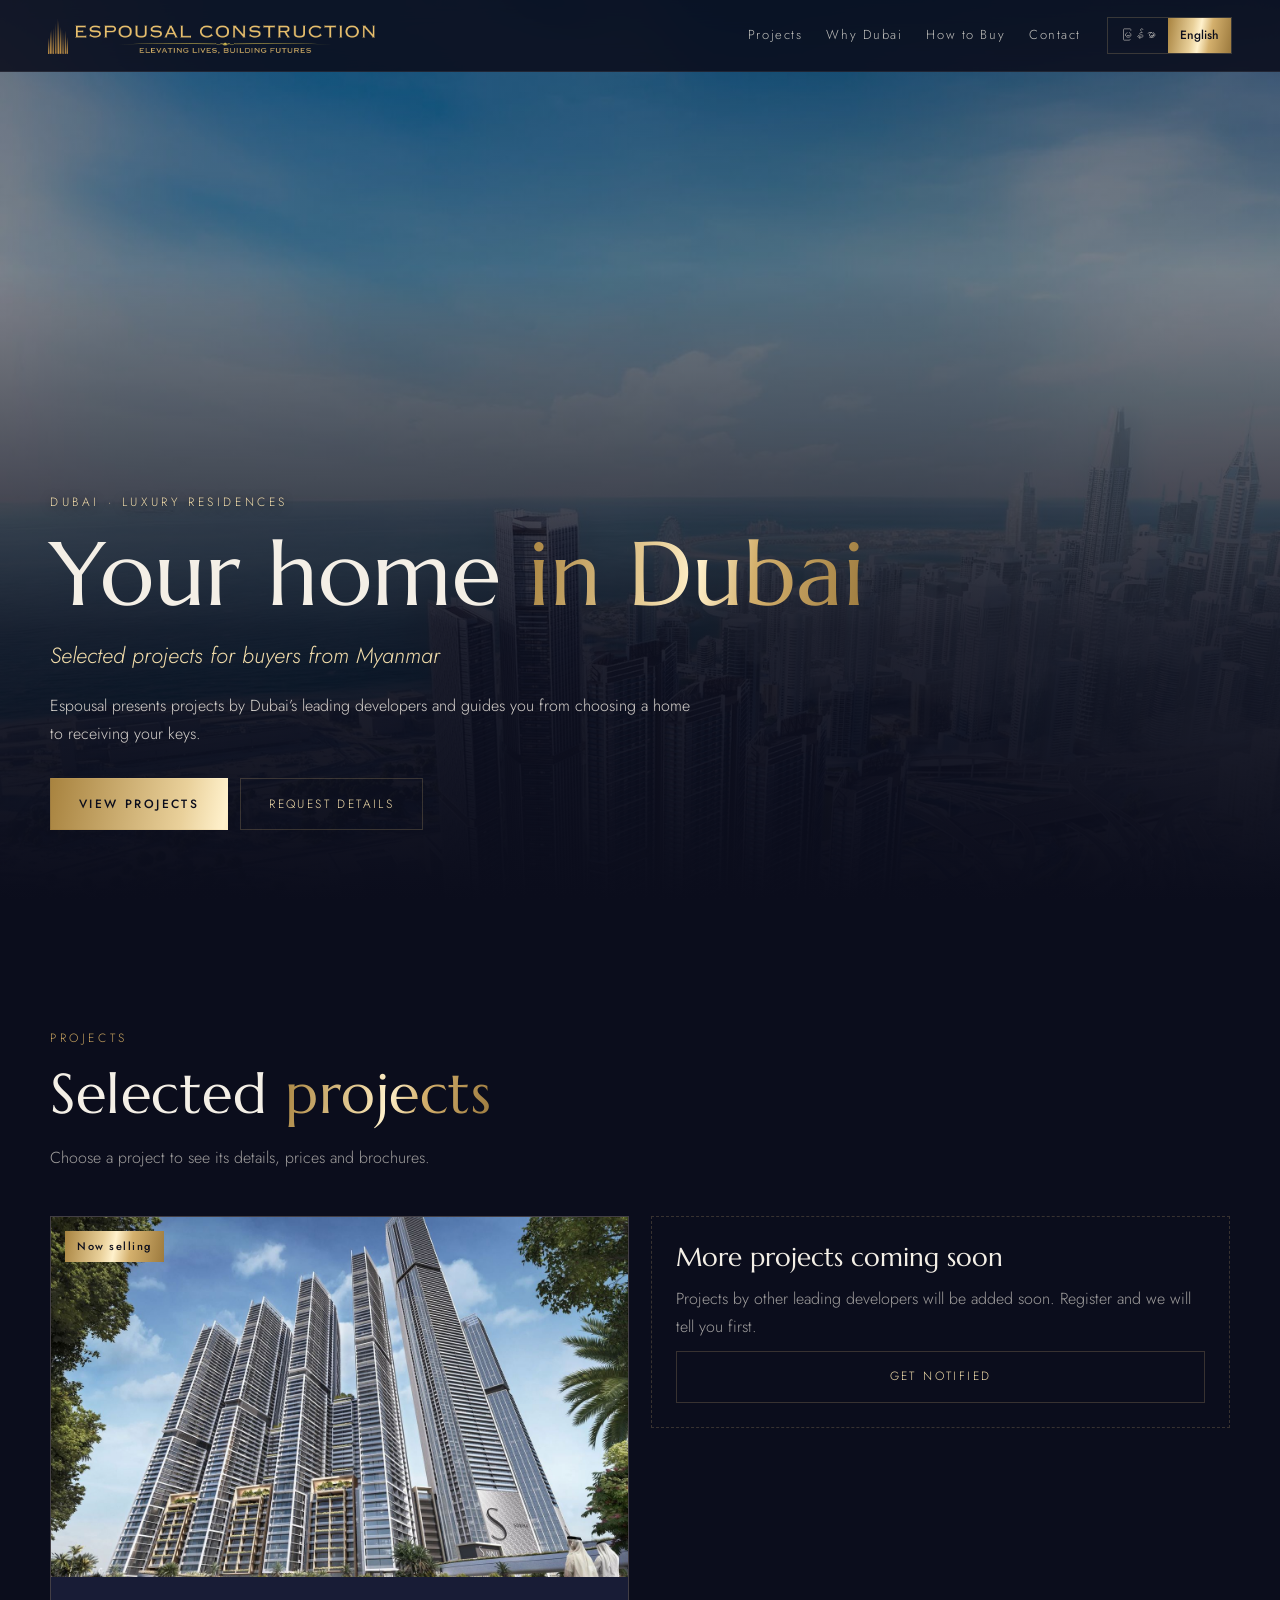
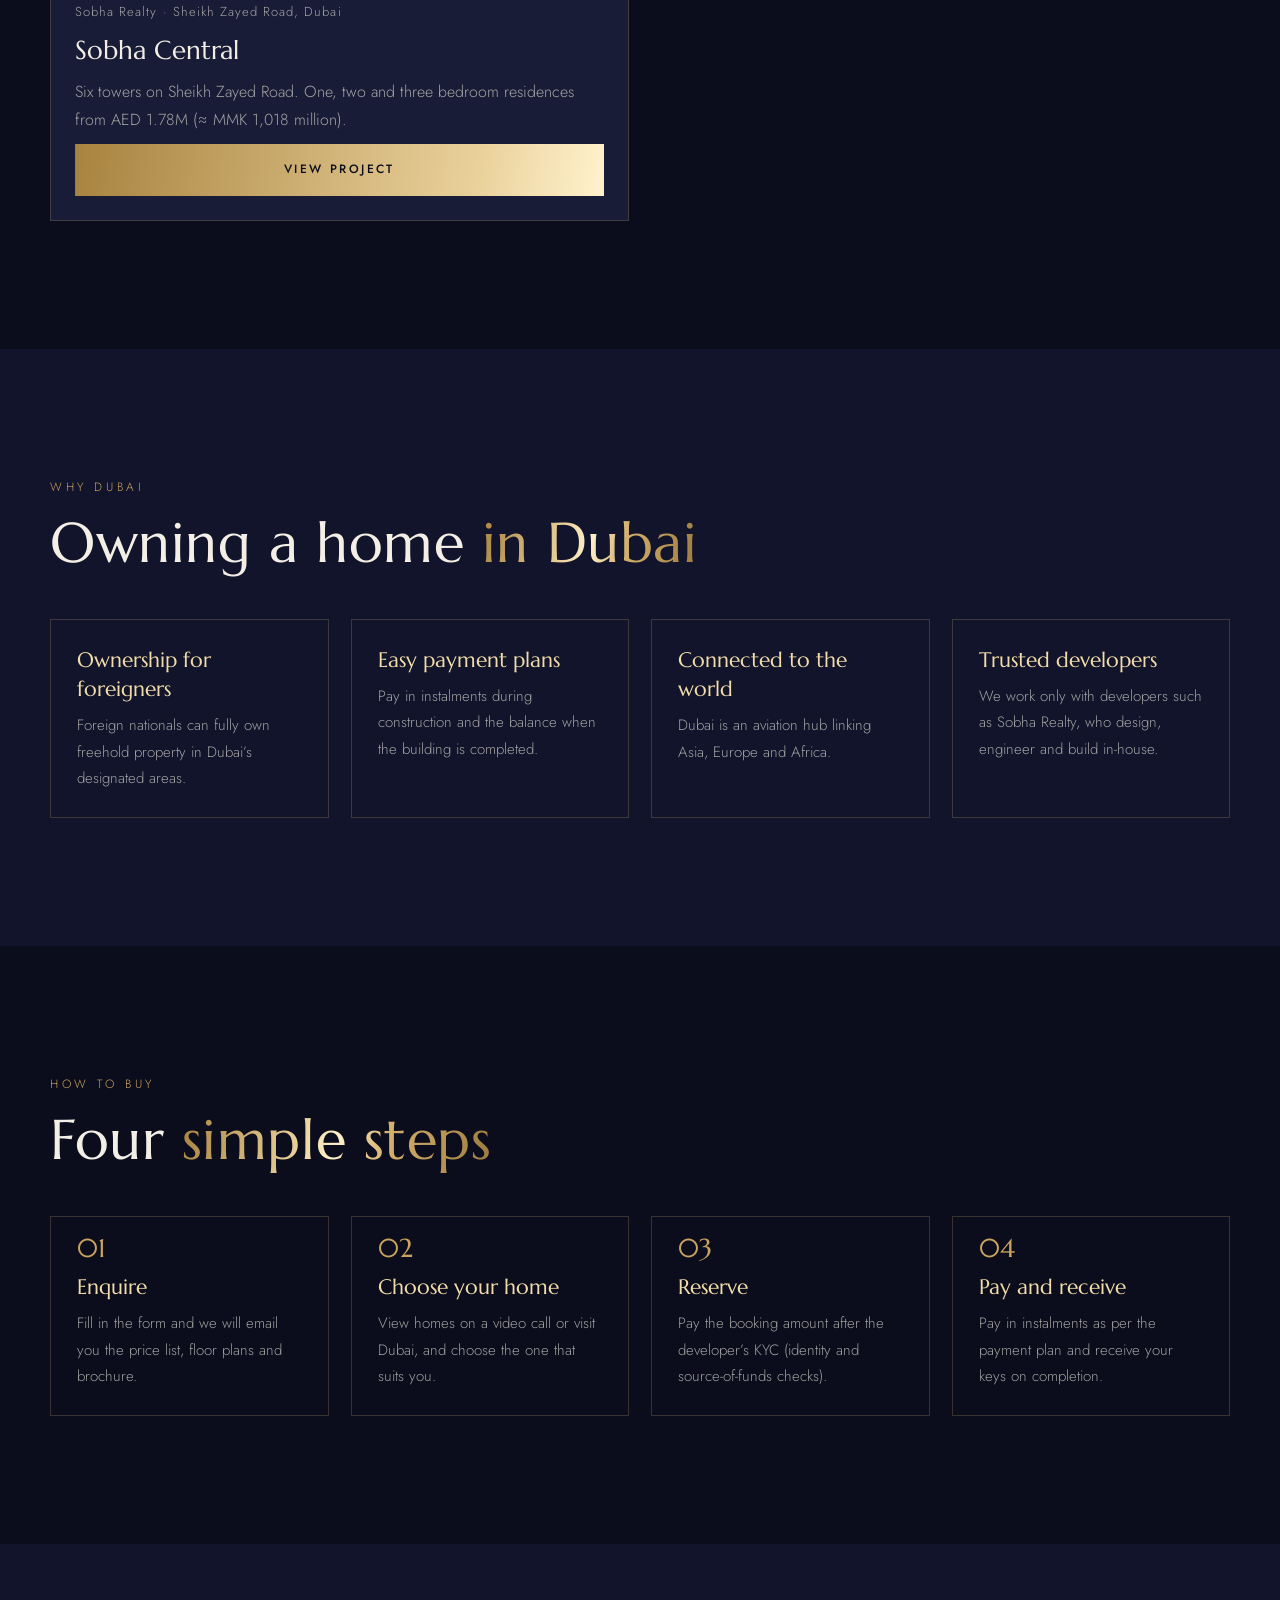
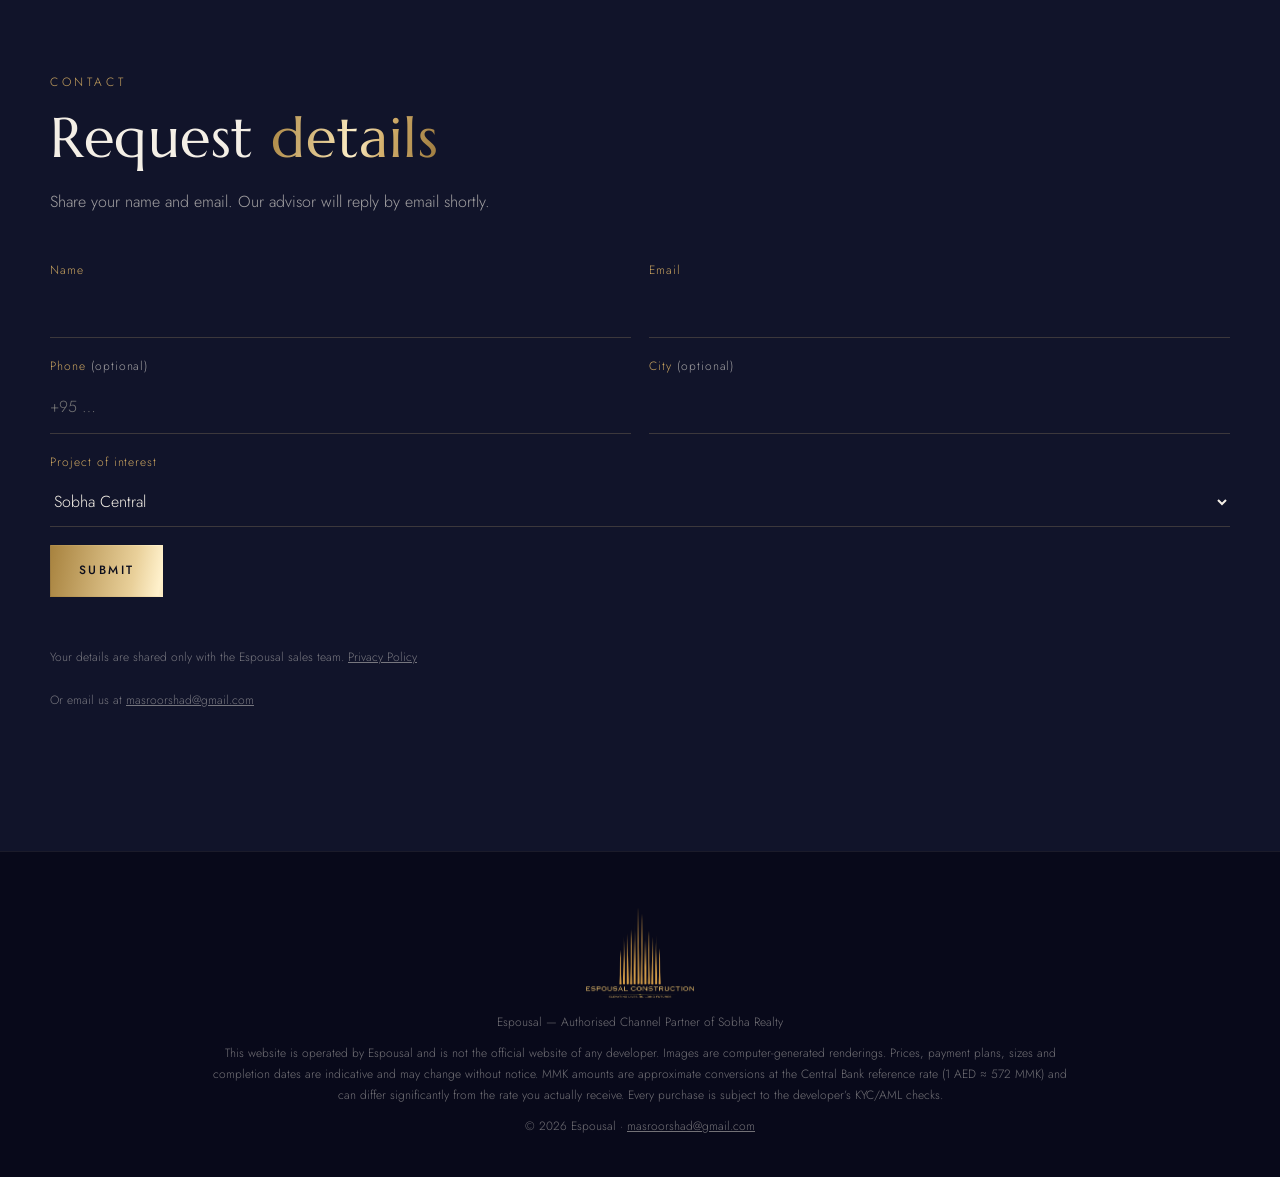
==== en/index.html @ 2b76e457 "Myanmar site for mm.espousalconstruction.com Burmese-first site with English, standalone copy of the" ====
<!doctype html>
<html lang="en">
<head>
  <meta charset="utf-8">
  <meta name="viewport" content="width=device-width, initial-scale=1">
  <title>Espousal | Luxury Dubai Property for Myanmar Buyers</title>
  <meta name="description" content="Espousal presents selected luxury residential projects by leading Dubai developers to buyers from Myanmar.">
  <link rel="canonical" href="https://mm.espousalconstruction.com/en/">
  <link rel="alternate" hreflang="my" href="https://mm.espousalconstruction.com/">
  <link rel="alternate" hreflang="en" href="https://mm.espousalconstruction.com/en/">
  <meta property="og:title" content="Espousal | Luxury Dubai Property for Myanmar Buyers">
  <meta property="og:description" content="Espousal presents selected luxury residential projects by leading Dubai developers to buyers from Myanmar.">
  <meta property="og:image" content="https://mm.espousalconstruction.com/assets/img/hero-aerial.jpg">
  <meta name="robots" content="noindex">
  <meta name="theme-color" content="#0b0d1c">
  <link rel="preconnect" href="https://fonts.googleapis.com">
  <link rel="preconnect" href="https://fonts.gstatic.com" crossorigin>
  <link href="https://fonts.googleapis.com/css2?family=Marcellus&family=Jost:wght@300;400;500&family=Noto+Sans+Myanmar:wght@300;400;500&display=swap" rel="stylesheet">
  <link rel="stylesheet" href="/assets/mm.css?v=20261027b">
  <!-- Meta Pixel Code -->
  <script>
  !function(f,b,e,v,n,t,s){if(f.fbq)return;n=f.fbq=function(){n.callMethod?n.callMethod.apply(n,arguments):n.queue.push(arguments)};if(!f._fbq)f._fbq=n;n.push=n;n.loaded=!0;n.version='2.0';n.queue=[];t=b.createElement(e);t.async=!0;t.src=v;s=b.getElementsByTagName(e)[0];s.parentNode.insertBefore(t,s)}(window,document,'script','https://connect.facebook.net/en_US/fbevents.js');
  fbq('init', '806806699194177');
  fbq('track', 'PageView');
  </script>
  <noscript><img height="1" width="1" style="display:none" alt="" src="https://www.facebook.com/tr?id=806806699194177&ev=PageView&noscript=1"></noscript>
  <!-- End Meta Pixel Code -->
</head>
<body>
<header class="nav">
  <a class="nav__brand" href="/en/" aria-label="Espousal"><img src="/assets/img/espousal-lockup.png" alt="Espousal Construction" width="330" height="36"></a>
  <nav class="nav__links" id="navLinks"><a href="#projects">Projects</a><a href="#why">Why Dubai</a><a href="#how">How to Buy</a><a href="#contact">Contact</a></nav>
  <div class="lang" aria-label="Language"><a href="/" hreflang="my">မြန်မာ</a><a href="/en/" class="is-on" hreflang="en">English</a></div>
  <button class="nav__burger" id="burger" aria-label="Menu" aria-expanded="false"><span></span><span></span></button>
</header>

<section class="hero" id="top">
  <div class="hero__bg"><img src="/assets/img/hero-aerial.jpg" alt=""></div>
  <div class="wrap hero__in">
    <p class="eyebrow">Dubai · Luxury Residences</p>
    <h1>Your home <span class="gold">in Dubai</span></h1>
    <p class="hero__tag">Selected projects for buyers from Myanmar</p>
    <p class="sub">Espousal presents projects by Dubai’s leading developers and guides you from choosing a home to receiving your keys.</p>
    <div class="hero__actions">
      <a class="btn btn--gold" href="#projects">View Projects</a>
      <button class="btn btn--line" data-enquire="general">Request Details</button>
    </div>
  </div>
</section>

<section class="section" id="projects">
  <div class="wrap">
    <div class="head"><p class="eyebrow">Projects</p><h2 class="title">Selected <span class="gold">projects</span></h2><p class="sub">Choose a project to see its details, prices and brochures.</p></div>
    <div class="grid grid--2">
      <article class="card">
        <a class="card__img" href="/en/sobha-central.html"><img src="/assets/img/towers/tower-horizon.jpg" alt="Sobha Central" loading="lazy"><span class="card__flag">Now selling</span></a>
        <div class="card__body">
          <p class="card__meta">Sobha Realty · Sheikh Zayed Road, Dubai</p>
          <h3>Sobha Central</h3>
          <p>Six towers on Sheikh Zayed Road. One, two and three bedroom residences from AED 1.78M (≈ MMK 1,018 million).</p>
          <a class="btn btn--gold" href="/en/sobha-central.html">View Project</a>
        </div>
      </article>
      <article class="card card--soon">
        <div class="card__body">
          <h3>More projects coming soon</h3>
          <p>Projects by other leading developers will be added soon. Register and we will tell you first.</p>
          <button class="btn btn--line" data-enquire="notify">Get Notified</button>
        </div>
      </article>
    </div>
  </div>
</section>

<section class="section section--alt" id="why">
  <div class="wrap">
    <div class="head"><p class="eyebrow">Why Dubai</p><h2 class="title">Owning a home <span class="gold">in Dubai</span></h2></div>
    <div class="grid grid--4"><div class="feature"><h3>Ownership for foreigners</h3><p>Foreign nationals can fully own freehold property in Dubai’s designated areas.</p></div><div class="feature"><h3>Easy payment plans</h3><p>Pay in instalments during construction and the balance when the building is completed.</p></div><div class="feature"><h3>Connected to the world</h3><p>Dubai is an aviation hub linking Asia, Europe and Africa.</p></div><div class="feature"><h3>Trusted developers</h3><p>We work only with developers such as Sobha Realty, who design, engineer and build in-house.</p></div></div>
  </div>
</section>

<section class="section" id="how">
  <div class="wrap">
    <div class="head"><p class="eyebrow">How to Buy</p><h2 class="title">Four <span class="gold">simple steps</span></h2></div>
    <div class="grid grid--4 steps"><div class="feature"><h3>Enquire</h3><p>Fill in the form and we will email you the price list, floor plans and brochure.</p></div><div class="feature"><h3>Choose your home</h3><p>View homes on a video call or visit Dubai, and choose the one that suits you.</p></div><div class="feature"><h3>Reserve</h3><p>Pay the booking amount after the developer’s KYC (identity and source-of-funds checks).</p></div><div class="feature"><h3>Pay and receive</h3><p>Pay in instalments as per the payment plan and receive your keys on completion.</p></div></div>
  </div>
</section>
<section class="section section--alt" id="contact">
  <div class="wrap">
    <div class="head"><p class="eyebrow">Contact</p><h2 class="title">Request <span class="gold">details</span></h2><p class="sub">Share your name and email. Our advisor will reply by email shortly.</p></div>
    <form class="form form--2 js-enquiry" data-context="general" data-project="Sobha Central" novalidate>
      <label class="field"><span>Name</span><input name="name" type="text" autocomplete="name" required></label>
      <label class="field"><span>Email</span><input name="email" type="email" autocomplete="email" required></label>
      <label class="field"><span>Phone <em>(optional)</em></span><input name="phone" type="tel" autocomplete="tel" placeholder="+95 …"></label>
      <label class="field"><span>City <em>(optional)</em></span><input name="city" type="text" autocomplete="address-level2"></label>
      <label class="field full"><span>Project of interest</span><select name="project"><option>Sobha Central</option><option value="Not sure / Other">Not sure yet / Other</option></select></label>
      <div class="full"><button class="btn btn--gold" type="submit">Submit</button></div>
      <p class="form-msg full" role="status" aria-live="polite"></p>
      <p class="privacy full">Your details are shared only with the Espousal sales team. <a href="/privacy.html">Privacy Policy</a></p>
    </form>
    <p class="note">Or email us at <a href="mailto:masroorshad@gmail.com" style="text-decoration:underline">masroorshad@gmail.com</a></p>
  </div>
</section>
<footer class="footer">
  <div class="wrap">
    <img src="/assets/img/espousal-logo.png" alt="Espousal Construction" width="220" height="182" loading="lazy">
    <p>Espousal — Authorised Channel Partner of Sobha Realty</p>
    <p>This website is operated by Espousal and is not the official website of any developer. Images are computer-generated renderings. Prices, payment plans, sizes and completion dates are indicative and may change without notice. MMK amounts are approximate conversions at the Central Bank reference rate (1 AED ≈ 572 MMK) and can differ significantly from the rate you actually receive. Every purchase is subject to the developer’s KYC/AML checks.</p>
    <p>© <span id="yr">2026</span> Espousal · <a href="mailto:masroorshad@gmail.com">masroorshad@gmail.com</a></p>
  </div>
</footer>

<div class="modal" id="modal" aria-hidden="true">
  <div class="modal__bg" data-close></div>
  <div class="modal__panel" role="dialog" aria-modal="true" aria-labelledby="modalTitle">
    <button class="modal__close" data-close aria-label="Close">×</button>
    <h3 id="modalTitle"></h3>
    <p class="sub" id="modalSub"></p>
    <form class="form js-enquiry" id="modalForm" data-context="general" data-project="Sobha Central" novalidate>
      <label class="field"><span>Name</span><input name="name" type="text" autocomplete="name" required></label>
      <label class="field"><span>Email</span><input name="email" type="email" autocomplete="email" required></label>
      <label class="field"><span>Phone <em>(optional)</em></span><input name="phone" type="tel" autocomplete="tel" placeholder="+95 …"></label>
      <button class="btn btn--gold btn--block" type="submit" id="modalSubmit">Submit</button>
      <p class="form-msg" role="status" aria-live="polite"></p>
      <p class="privacy">Your details are shared only with the Espousal sales team. <a href="/privacy.html">Privacy Policy</a></p>
    </form>
  </div>
</div>

<script>window.MM_TEXT = {"invalid": "Please enter your name and a valid email address.", "sending": "Sending…", "ok": "Thank you. Our advisor will email you shortly.", "okBrochure": "Thank you. Your brochure is downloading.", "fail": "We couldn’t send that just now. Please email us at", "contexts": {"general": {"title": "Request Details", "sub": "Share your name and email and our advisor will be in touch shortly.", "cta": "Submit", "subject": "General Enquiry"}, "price-list": {"title": "Get the Price List", "sub": "We will email you the latest price list, floor plans and payment plan.", "cta": "Send Me the Price List", "subject": "Price List Request"}, "brochure": {"title": "Download Brochure", "sub": "Fill in your details — the download starts as soon as you submit.", "cta": "Submit & Download", "subject": "Brochure Download"}, "notify": {"title": "New Project Alerts", "sub": "We will email you first when new projects are added.", "cta": "Register", "subject": "New Projects Alert"}}};</script>
<script src="/assets/mm.js?v=20261027b"></script>
</body>
</html>
---- assets/mm.css ----
/* ==========================================================
   Espousal — Myanmar site (Burmese / English)
   ========================================================== */
:root {
  --ink: #0b0d1c;
  --ink-2: #11142a;
  --ink-3: #181c36;
  --line: rgba(214, 182, 122, .22);
  --line-soft: rgba(244, 239, 230, .08);
  --gold: #c9a35f;
  --gold-hi: #f1dcaa;
  --ivory: #f4efe6;
  --mute: rgba(244, 239, 230, .64);
  --gold-grad: linear-gradient(100deg, #a8833f 0%, #e9d09a 38%, #fff1cc 50%, #d4b06d 66%, #9c7a3e 100%);
  --display: "Marcellus", "Cormorant Garamond", Georgia, serif;
  --sans: "Jost", system-ui, -apple-system, "Segoe UI", sans-serif;
  --ease: cubic-bezier(.2, .7, .1, 1);
  --nav-h: 72px;
}
/* Burmese pages: Noto Sans Myanmar first, roomier lines, no tracking or uppercase on Burmese text */
html[lang="my"] {
  --display: "Marcellus", "Noto Sans Myanmar", serif;
  --sans: "Jost", "Noto Sans Myanmar", system-ui, sans-serif;
}
html[lang="my"] body { line-height: 2; }

*, *::before, *::after { box-sizing: border-box; }
html { scroll-behavior: smooth; scroll-padding-top: var(--nav-h); -webkit-text-size-adjust: 100%; }
body { margin: 0; background: var(--ink); color: var(--ivory); font: 300 16px/1.75 var(--sans); overflow-x: hidden; -webkit-font-smoothing: antialiased; }
body.lock { overflow: hidden; }
img { display: block; max-width: 100%; }
a { color: inherit; text-decoration: none; }
button, select, input { font: inherit; color: inherit; }
button { background: none; border: 0; cursor: pointer; padding: 0; }
.wrap { width: min(1180px, 100% - 40px); margin-inline: auto; }
.gold { background: var(--gold-grad); -webkit-background-clip: text; background-clip: text; color: transparent; }

.eyebrow { margin: 0 0 14px; font-size: 12px; letter-spacing: .3em; text-transform: uppercase; color: var(--gold); }
.title { margin: 0; font: 400 clamp(32px, 4.6vw, 56px)/1.12 var(--display); letter-spacing: .01em; }
html[lang="my"] .eyebrow { letter-spacing: .04em; text-transform: none; font-size: 14px; }
html[lang="my"] .title { font-size: clamp(28px, 4vw, 46px); line-height: 1.5; }
.sub { color: var(--mute); max-width: 640px; margin: 18px 0 0; }
.section { padding: clamp(72px, 10vw, 128px) 0; }
.section--alt { background: var(--ink-2); }
.head { margin-bottom: 44px; }
.note { font-size: 12px; color: rgba(244, 239, 230, .45); margin-top: 22px; }

/* buttons */
.btn { display: inline-flex; align-items: center; justify-content: center; gap: 10px; min-height: 52px; padding: 12px 28px; border: 1px solid transparent; font-size: 12px; letter-spacing: .2em; text-transform: uppercase; transition: background-position .6s var(--ease), border-color .3s, color .3s; text-align: center; }
html[lang="my"] .btn { letter-spacing: .02em; text-transform: none; font-size: 15px; }
.btn--gold { background: var(--gold-grad); background-size: 200% 100%; color: var(--ink); font-weight: 500; }
.btn--gold:hover { background-position: 100% 0; }
.btn--line { border-color: var(--line); color: var(--gold-hi); }
.btn--line:hover { border-color: var(--gold); }
.btn--block { width: 100%; }

/* nav */
.nav { position: fixed; inset: 0 0 auto; height: var(--nav-h); z-index: 50; display: flex; align-items: center; gap: 26px; padding: 0 clamp(18px, 4vw, 48px); background: rgba(11, 13, 28, .88); backdrop-filter: blur(12px); border-bottom: 1px solid var(--line-soft); }
.nav__brand img { height: 36px; width: auto; }
.nav__links { display: flex; gap: 24px; margin-left: auto; font-size: 13px; letter-spacing: .12em; }
html[lang="my"] .nav__links { letter-spacing: 0; font-size: 14px; }
.nav__links a { color: rgba(244, 239, 230, .78); }
.nav__links a:hover { color: var(--gold-hi); }
.lang { display: inline-flex; border: 1px solid var(--line); font-size: 12px; }
.lang a { padding: 7px 12px; color: var(--mute); }
.lang a.is-on { background: var(--gold-grad); color: var(--ink); font-weight: 500; }
.nav__burger { display: none; width: 40px; height: 40px; position: relative; }
.nav__burger span { position: absolute; left: 9px; right: 9px; height: 1px; background: var(--ivory); }
.nav__burger span:first-child { top: 16px; } .nav__burger span:last-child { top: 23px; }
@media (max-width: 900px) {
  .nav__links { position: fixed; inset: var(--nav-h) 0 auto; flex-direction: column; gap: 0; padding: 8px 20px 20px; background: rgba(11, 13, 28, .97); border-bottom: 1px solid var(--line-soft); transform: translateY(-130%); transition: transform .5s var(--ease); }
  .nav__links.is-open { transform: none; }
  .nav__links a { padding: 14px 0; border-bottom: 1px solid var(--line-soft); }
  .nav__burger { display: block; }
  .lang { margin-left: auto; }
  .nav { gap: 12px; }
  .nav__brand img { height: 28px; }
}

/* hero */
.hero { position: relative; min-height: 100svh; display: flex; align-items: flex-end; padding: calc(var(--nav-h) + 60px) 0 70px; overflow: hidden; }
.hero__bg { position: absolute; inset: 0; }
.hero__bg img { width: 100%; height: 100%; object-fit: cover; }
.hero__bg::after { content: ""; position: absolute; inset: 0; background: linear-gradient(180deg, rgba(11, 13, 28, .55) 0%, rgba(11, 13, 28, .5) 30%, rgba(11, 13, 28, .9) 70%, var(--ink) 100%); }
.hero .eyebrow { color: var(--gold-hi); text-shadow: 0 1px 10px rgba(0, 0, 0, .6); }
.hero__in { position: relative; }
.hero h1 { margin: 0; font: 400 clamp(40px, 7vw, 92px)/1.05 var(--display); }
html[lang="my"] .hero h1 { font-size: clamp(32px, 5.2vw, 64px); line-height: 1.45; }
.hero__tag { font-size: clamp(18px, 2vw, 22px); color: var(--gold-hi); margin: 14px 0 0; font-style: italic; }
html[lang="my"] .hero__tag { font-style: normal; }
.hero .sub { color: rgba(244, 239, 230, .86); }
.hero__actions { display: flex; gap: 12px; flex-wrap: wrap; margin-top: 30px; }
.hero__price { display: inline-flex; flex-wrap: wrap; gap: 8px 26px; align-items: center; margin-top: 28px; padding: 16px 22px; border: 1px solid var(--line); background: rgba(11, 13, 28, .55); backdrop-filter: blur(8px); }
.hero__price b { font: 400 30px/1 var(--display); color: var(--gold-hi); }
.hero__price span { font-size: 13px; color: var(--mute); }
.hero__price i { width: 1px; height: 34px; background: var(--line); }
@media (max-width: 560px) { .hero__price i { display: none; } .hero__actions .btn { flex: 1 1 100%; } }

/* cards */
.grid { display: grid; gap: 22px; }
.grid--2 { grid-template-columns: repeat(2, 1fr); }
.grid--3 { grid-template-columns: repeat(3, 1fr); }
.grid--4 { grid-template-columns: repeat(4, 1fr); }
@media (max-width: 900px) { .grid--3, .grid--4 { grid-template-columns: repeat(2, 1fr); } }
@media (max-width: 620px) { .grid--2, .grid--3, .grid--4 { grid-template-columns: 1fr; } }
.card { border: 1px solid var(--line); background: var(--ink-3); display: flex; flex-direction: column; }
.card__img { aspect-ratio: 16 / 10; overflow: hidden; position: relative; }
.card__img img { width: 100%; height: 100%; object-fit: cover; transition: transform 1.2s var(--ease); }
.card:hover .card__img img { transform: scale(1.04); }
.card__flag { position: absolute; top: 14px; left: 14px; padding: 6px 12px; background: var(--gold-grad); color: var(--ink); font-size: 11px; letter-spacing: .14em; font-weight: 500; }
.card__body { padding: 24px; display: flex; flex-direction: column; gap: 10px; flex: 1; }
.card__body h3 { margin: 0; font: 400 26px/1.3 var(--display); }
.card__meta { color: var(--gold); font-size: 13px; letter-spacing: .08em; margin: 0; }
.card__body p { margin: 0; color: var(--mute); }
.card__body .btn { margin-top: auto; }
.card--soon { border-style: dashed; background: transparent; justify-content: center; }
.card--soon .card__body { justify-content: center; }
.card--soon { align-self: start; }

.feature { padding: 26px; border: 1px solid var(--line); }
.feature h3 { margin: 0 0 8px; font: 400 21px/1.4 var(--display); color: var(--gold-hi); }
.feature p { margin: 0; color: var(--mute); font-size: 15px; }
.steps { counter-reset: s; }
.steps .feature { position: relative; padding-top: 56px; }
.steps .feature::before { counter-increment: s; content: "0" counter(s); position: absolute; top: 18px; left: 26px; font: 400 26px/1 var(--display); color: var(--gold); }

/* facts + towers */
.facts { display: grid; grid-template-columns: repeat(4, 1fr); border-block: 1px solid var(--line); }
.facts div { padding: 26px 12px; text-align: center; }
.facts div + div { border-left: 1px solid var(--line); }
.facts b { display: block; font: 400 clamp(26px, 3vw, 38px)/1.1 var(--display); color: var(--gold-hi); }
.facts span { font-size: 13px; color: var(--mute); }
@media (max-width: 620px) { .facts { grid-template-columns: repeat(2, 1fr); } .facts div:nth-child(3) { border-left: 0; } .facts div:nth-child(n+3) { border-top: 1px solid var(--line); } }
.tower .card__body dl { margin: 6px 0 14px; display: grid; gap: 4px; font-size: 14px; }
.tower dl div { display: flex; justify-content: space-between; gap: 10px; border-bottom: 1px solid var(--line-soft); padding: 6px 0; }
.tower dt { color: var(--mute); }
.tower dd { margin: 0; text-align: right; }
.tower--req .card__img img { filter: blur(3px) brightness(.65); }

.plan { display: grid; grid-template-columns: 1fr 1fr; border: 1px solid var(--line); max-width: 640px; }
.plan div { padding: 30px 12px; text-align: center; }
.plan div + div { border-left: 1px solid var(--line); }
.plan b { display: block; font: 300 clamp(48px, 12vw, 72px)/1 var(--display); color: var(--gold-hi); }
.plan div { min-width: 0; }
.plan span { font-size: 14px; color: var(--mute); }

.chips { display: flex; flex-wrap: wrap; gap: 10px; }
.chips span { padding: 10px 16px; border: 1px solid var(--line); font-size: 14px; }

.times { list-style: none; padding: 0; margin: 0; display: grid; grid-template-columns: repeat(2, 1fr); gap: 0 40px; }
.times li { display: flex; justify-content: space-between; gap: 12px; padding: 14px 0; border-bottom: 1px solid var(--line); }
.times b { color: var(--gold-hi); font-weight: 400; white-space: nowrap; }
@media (max-width: 620px) { .times { grid-template-columns: 1fr; } }

.gal { display: grid; grid-template-columns: repeat(3, 1fr); gap: 10px; }
.gal img { width: 100%; aspect-ratio: 4 / 3; object-fit: cover; }
@media (max-width: 620px) { .gal { grid-template-columns: repeat(2, 1fr); } }

.faq details { border-bottom: 1px solid var(--line); padding: 18px 0; }
.faq summary { cursor: pointer; font-size: 17px; list-style: none; display: flex; justify-content: space-between; gap: 16px; }
.faq summary::after { content: "+"; color: var(--gold); font-size: 22px; line-height: 1; }
.faq details[open] summary::after { content: "–"; }
.faq p { color: var(--mute); margin: 12px 0 0; }

/* forms */
.form { display: grid; gap: 18px; max-width: 640px; }
.form--2 { grid-template-columns: 1fr 1fr; max-width: none; }
.form--2 .full { grid-column: 1 / -1; }
@media (max-width: 620px) { .form--2 { grid-template-columns: 1fr; } }
.field span { display: block; font-size: 12px; color: var(--gold); margin-bottom: 4px; letter-spacing: .08em; }
.field span em { font-style: normal; color: var(--mute); }
.field input, .field select { width: 100%; padding: 12px 0; background: transparent; border: 0; border-bottom: 1px solid var(--line); outline: none; border-radius: 0; }
.field select option { background: var(--ink-2); }
.field input:focus, .field select:focus { border-color: var(--gold-hi); }
.field.is-invalid input { border-color: #e08a7a; }
.form-msg { margin: 0; font-size: 14px; min-height: 1em; }
.form-msg.is-ok { color: var(--gold-hi); }
.form-msg.is-err { color: #f0a493; }
.privacy { font-size: 12px; color: rgba(244, 239, 230, .45); margin: 0; }
.privacy a { text-decoration: underline; }

/* modal */
.modal { position: fixed; inset: 0; z-index: 90; display: grid; place-items: center; padding: 16px; visibility: hidden; opacity: 0; transition: opacity .3s, visibility .3s; }
.modal.is-open { visibility: visible; opacity: 1; }
.modal__bg { position: absolute; inset: 0; background: rgba(5, 6, 14, .82); }
.modal__panel { position: relative; width: min(520px, 100%); max-height: calc(100svh - 32px); overflow: auto; background: var(--ink-2); border: 1px solid var(--line); padding: 34px 28px 28px; }
.modal__close { position: absolute; top: 10px; right: 14px; font-size: 28px; color: var(--mute); }
.modal h3 { margin: 0 0 6px; font: 400 26px/1.35 var(--display); }
.modal .sub { margin: 0 0 18px; font-size: 15px; }

/* footer */
.footer { padding: 56px 0 40px; border-top: 1px solid var(--line-soft); text-align: center; background: #08091a; }
.footer img { height: 90px; width: auto; margin: 0 auto 14px; }
.footer p { font-size: 12px; color: rgba(244, 239, 230, .45); max-width: 860px; margin: 10px auto 0; }
.footer a { text-decoration: underline; }
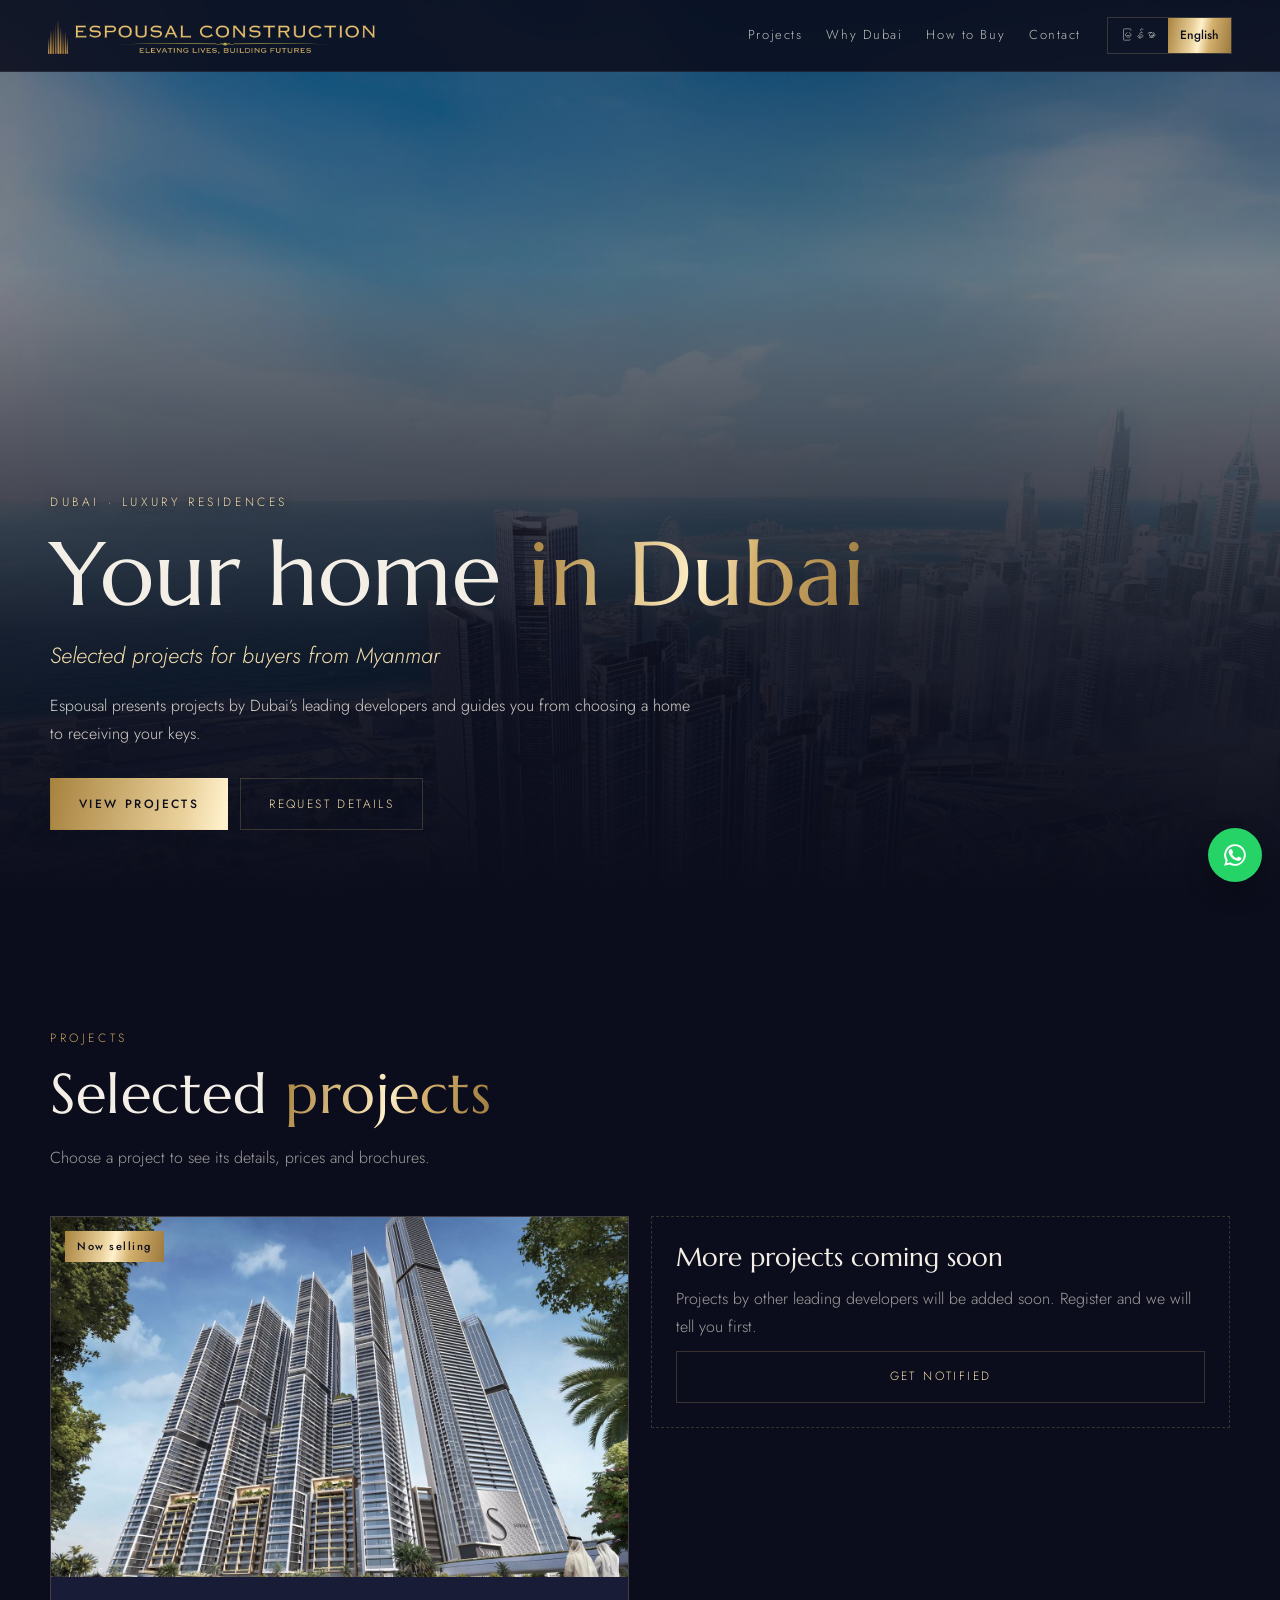
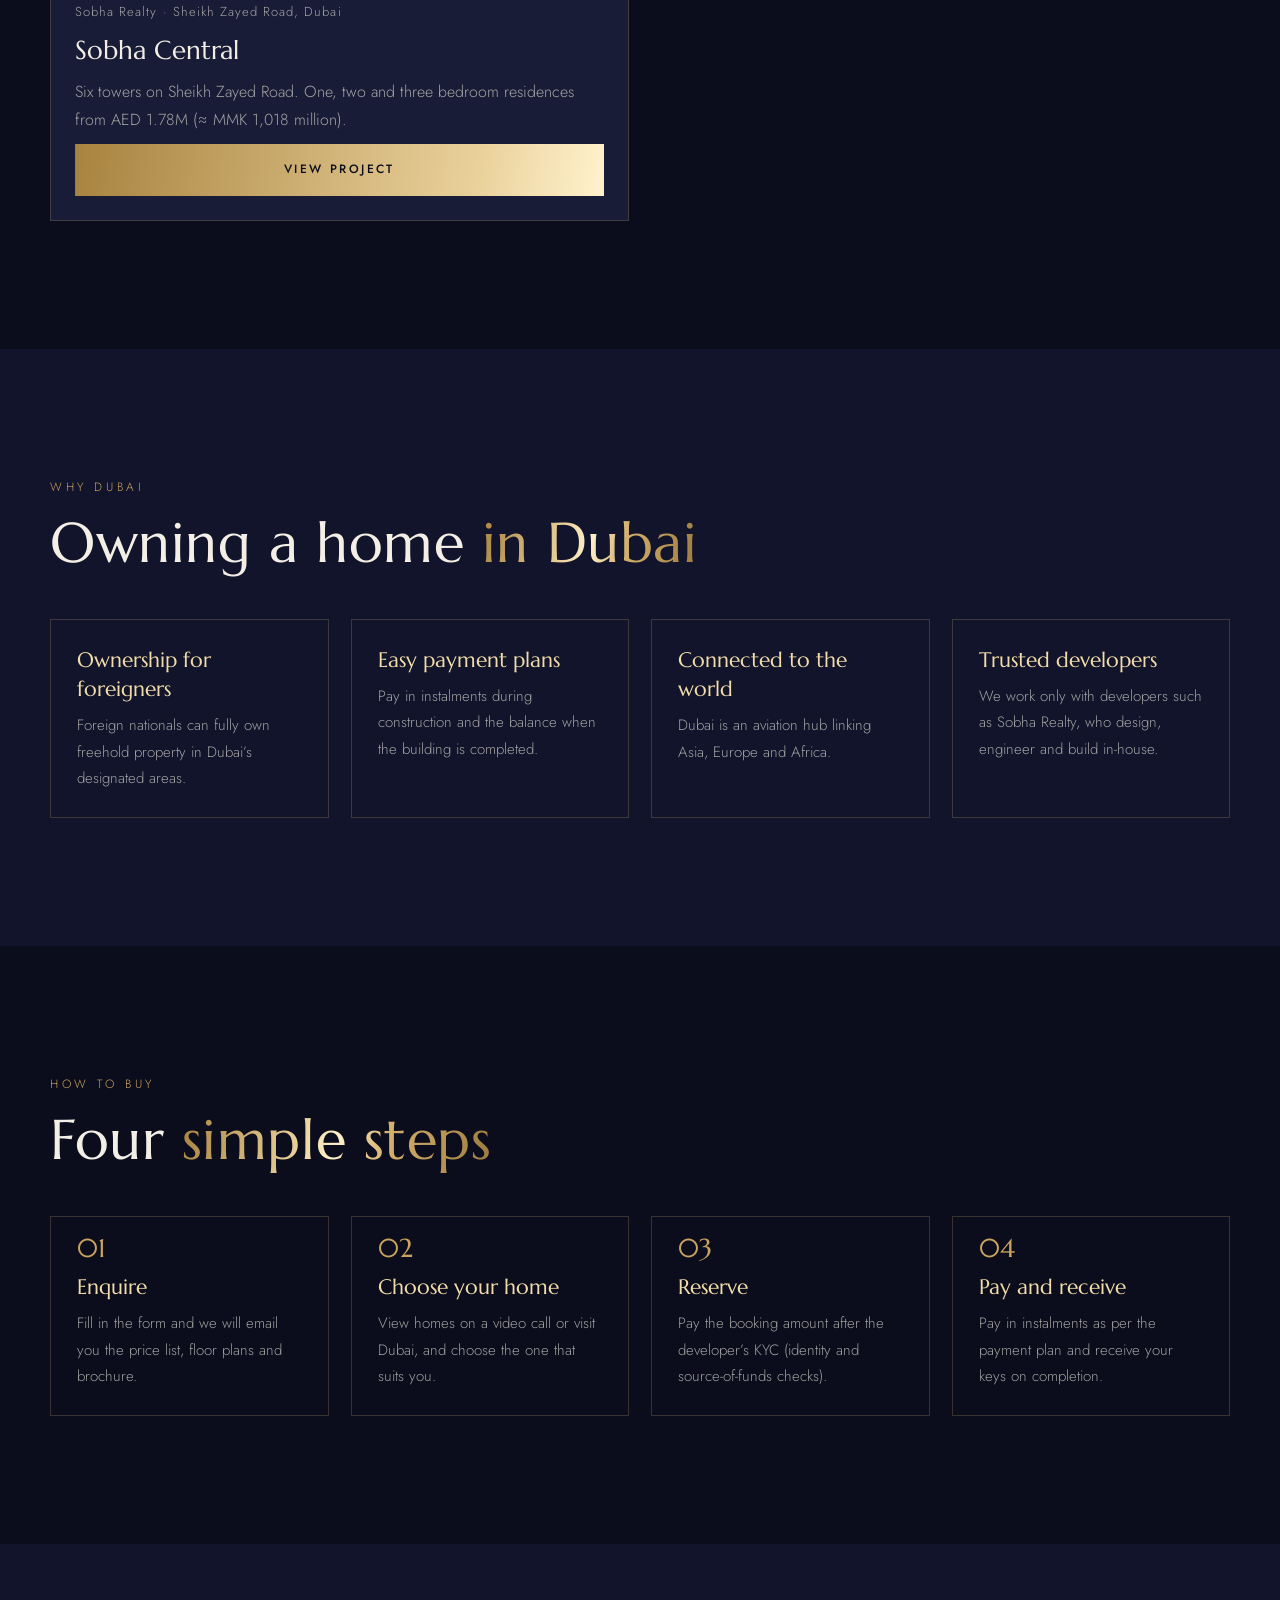
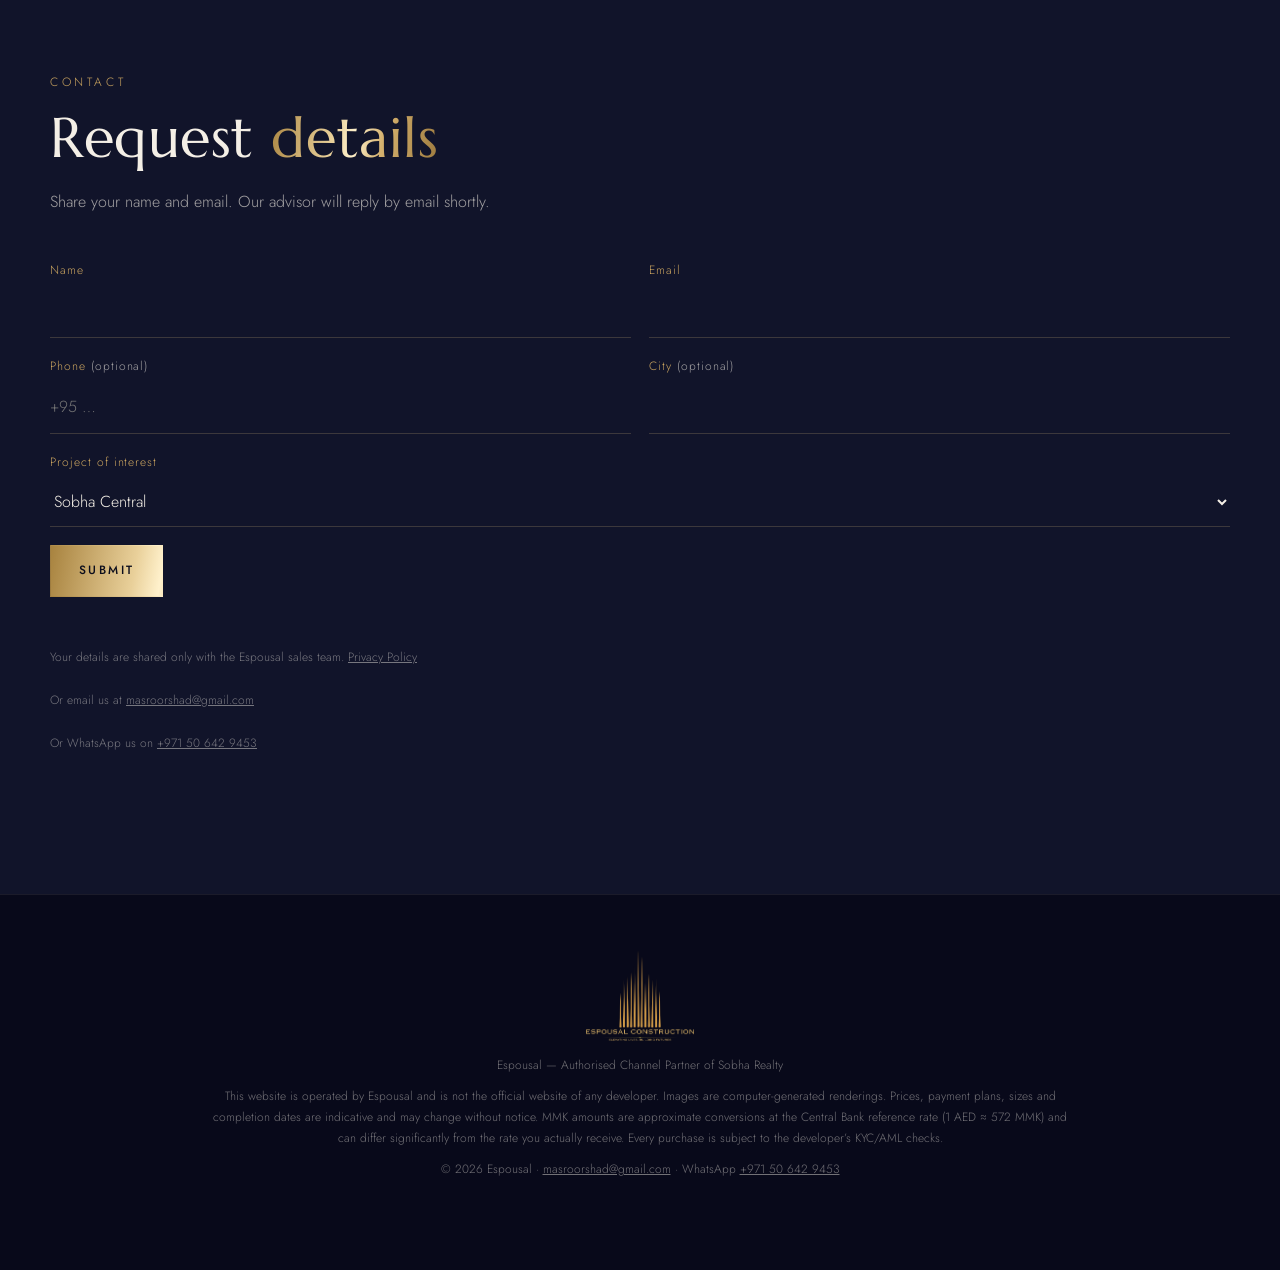
==== commit 1f160a67: "Add Dubai WhatsApp (floating button, contact, footer) Co-Authored-By: Claude Opus 5.5 <noreply@anthr" ====
--- a/en/index.html
+++ b/en/index.html
@@ -11,12 +11,11 @@
   <meta property="og:title" content="Espousal | Luxury Dubai Property for Myanmar Buyers">
   <meta property="og:description" content="Espousal presents selected luxury residential projects by leading Dubai developers to buyers from Myanmar.">
   <meta property="og:image" content="https://mm.espousalconstruction.com/assets/img/hero-aerial.jpg">
-  <meta name="robots" content="noindex">
   <meta name="theme-color" content="#0b0d1c">
   <link rel="preconnect" href="https://fonts.googleapis.com">
   <link rel="preconnect" href="https://fonts.gstatic.com" crossorigin>
   <link href="https://fonts.googleapis.com/css2?family=Marcellus&family=Jost:wght@300;400;500&family=Noto+Sans+Myanmar:wght@300;400;500&display=swap" rel="stylesheet">
-  <link rel="stylesheet" href="/assets/mm.css?v=20261027b">
+  <link rel="stylesheet" href="/assets/mm.css?v=20261029a">
   <!-- Meta Pixel Code -->
   <script>
   !function(f,b,e,v,n,t,s){if(f.fbq)return;n=f.fbq=function(){n.callMethod?n.callMethod.apply(n,arguments):n.queue.push(arguments)};if(!f._fbq)f._fbq=n;n.push=n;n.loaded=!0;n.version='2.0';n.queue=[];t=b.createElement(e);t.async=!0;t.src=v;s=b.getElementsByTagName(e)[0];s.parentNode.insertBefore(t,s)}(window,document,'script','https://connect.facebook.net/en_US/fbevents.js');
@@ -99,6 +98,7 @@
       <p class="privacy full">Your details are shared only with the Espousal sales team. <a href="/privacy.html">Privacy Policy</a></p>
     </form>
     <p class="note">Or email us at <a href="mailto:masroorshad@gmail.com" style="text-decoration:underline">masroorshad@gmail.com</a></p>
+    <p class="note">Or WhatsApp us on <a href="https://wa.me/971506429453?text=Hi%2C%20I%27m%20interested%20in%20Sobha%20Central%2C%20Dubai%20(Myanmar%20site).%20Please%20send%20me%20the%20price%20list%20and%20floor%20plans." target="_blank" rel="noopener" style="text-decoration:underline">+971 50 642 9453</a></p>
   </div>
 </section>
 <footer class="footer">
@@ -106,9 +106,11 @@
     <img src="/assets/img/espousal-logo.png" alt="Espousal Construction" width="220" height="182" loading="lazy">
     <p>Espousal — Authorised Channel Partner of Sobha Realty</p>
     <p>This website is operated by Espousal and is not the official website of any developer. Images are computer-generated renderings. Prices, payment plans, sizes and completion dates are indicative and may change without notice. MMK amounts are approximate conversions at the Central Bank reference rate (1 AED ≈ 572 MMK) and can differ significantly from the rate you actually receive. Every purchase is subject to the developer’s KYC/AML checks.</p>
-    <p>© <span id="yr">2026</span> Espousal · <a href="mailto:masroorshad@gmail.com">masroorshad@gmail.com</a></p>
+    <p>© <span id="yr">2026</span> Espousal · <a href="mailto:masroorshad@gmail.com">masroorshad@gmail.com</a> · WhatsApp <a href="https://wa.me/971506429453?text=Hi%2C%20I%27m%20interested%20in%20Sobha%20Central%2C%20Dubai%20(Myanmar%20site).%20Please%20send%20me%20the%20price%20list%20and%20floor%20plans." target="_blank" rel="noopener">+971 50 642 9453</a></p>
   </div>
 </footer>
+
+<a class="wa-float" href="https://wa.me/971506429453?text=Hi%2C%20I%27m%20interested%20in%20Sobha%20Central%2C%20Dubai%20(Myanmar%20site).%20Please%20send%20me%20the%20price%20list%20and%20floor%20plans." target="_blank" rel="noopener" aria-label="Chat on WhatsApp"><svg viewBox="0 0 24 24" width="26" height="26" fill="currentColor" aria-hidden="true"><path d="M17.5 14.4c-.3-.1-1.7-.8-2-.9-.3-.1-.5-.1-.7.1-.2.3-.8.9-.9 1.1-.2.2-.3.2-.6.1-.3-.1-1.2-.5-2.3-1.4-.9-.8-1.4-1.7-1.6-2-.2-.3 0-.5.1-.6l.4-.5c.1-.2.2-.3.3-.5.1-.2 0-.4 0-.5l-.9-2.2c-.2-.6-.5-.5-.7-.5h-.6c-.2 0-.5.1-.8.4-.3.3-1 1-1 2.4s1 2.8 1.2 3c.1.2 2 3.1 4.9 4.3 2.4 1 2.9.8 3.4.7.5-.1 1.7-.7 2-1.4.2-.7.2-1.2.2-1.4-.1-.1-.3-.2-.6-.3zM12 2a10 10 0 0 0-8.6 15.1L2 22l5-1.3A10 10 0 1 0 12 2zm0 18.2c-1.5 0-3-.4-4.2-1.2l-.3-.2-3 .8.8-2.9-.2-.3A8.2 8.2 0 1 1 12 20.2z"/></svg></a>
 
 <div class="modal" id="modal" aria-hidden="true">
   <div class="modal__bg" data-close></div>
@@ -127,7 +129,7 @@
   </div>
 </div>
 
-<script>window.MM_TEXT = {"invalid": "Please enter your name and a valid email address.", "sending": "Sending…", "ok": "Thank you. Our advisor will email you shortly.", "okBrochure": "Thank you. Your brochure is downloading.", "fail": "We couldn’t send that just now. Please email us at", "contexts": {"general": {"title": "Request Details", "sub": "Share your name and email and our advisor will be in touch shortly.", "cta": "Submit", "subject": "General Enquiry"}, "price-list": {"title": "Get the Price List", "sub": "We will email you the latest price list, floor plans and payment plan.", "cta": "Send Me the Price List", "subject": "Price List Request"}, "brochure": {"title": "Download Brochure", "sub": "Fill in your details — the download starts as soon as you submit.", "cta": "Submit & Download", "subject": "Brochure Download"}, "notify": {"title": "New Project Alerts", "sub": "We will email you first when new projects are added.", "cta": "Register", "subject": "New Projects Alert"}}};</script>
-<script src="/assets/mm.js?v=20261027b"></script>
+<script>window.MM_TEXT = {"invalid": "Please enter your name and a valid email address.", "sending": "Sending…", "ok": "Thank you. Our advisor will email you shortly.", "okBrochure": "Thank you. Your brochure is downloading.", "fail": "We couldn’t send that just now. Please email us at", "contexts": {"general": {"title": "Request Details", "sub": "Share your name and email and our advisor will be in touch shortly.", "cta": "Submit", "subject": "General Enquiry"}, "price-list": {"title": "Get the Price List", "sub": "We will email you the latest price list, floor plans and payment plan.", "cta": "Send Me the Price List", "subject": "Price List Request"}, "brochure": {"title": "Download Brochure", "sub": "Fill in your details — the download starts as soon as you submit.", "cta": "Submit & Download", "subject": "Brochure Download"}, "offers": {"title": "Current Offers", "sub": "We will email you the developer’s current offers and payment plans.", "cta": "Send Me the Offers", "subject": "Current Offers Request"}, "notify": {"title": "New Project Alerts", "sub": "We will email you first when new projects are added.", "cta": "Register", "subject": "New Projects Alert"}}};</script>
+<script src="/assets/mm.js?v=20261029a"></script>
 </body>
 </html>
--- a/assets/mm.css
+++ b/assets/mm.css
@@ -193,3 +193,19 @@
 .footer img { height: 90px; width: auto; margin: 0 auto 14px; }
 .footer p { font-size: 12px; color: rgba(244, 239, 230, .45); max-width: 860px; margin: 10px auto 0; }
 .footer a { text-decoration: underline; }
+
+/* benefits: current offers call-out */
+.offer-box { display: flex; align-items: center; justify-content: space-between; gap: 24px; flex-wrap: wrap; margin-top: 26px; padding: 26px 28px; border: 1px solid var(--gold); background: linear-gradient(100deg, rgba(201, 163, 95, .14), rgba(201, 163, 95, .03)); }
+.offer-box h3 { margin: 0 0 4px; font: 400 24px/1.4 var(--display); color: var(--gold-hi); }
+.offer-box p { margin: 0; color: var(--mute); }
+@media (max-width: 620px) { .offer-box .btn { flex: 1 1 100%; } }
+.chips--offer { margin-top: 14px; }
+.chips--offer span { border-color: var(--gold); color: var(--gold-hi); background: rgba(11, 13, 28, .4); }
+.offer-box p.offer-star { margin-top: 10px; font-size: 12px; color: rgba(244, 239, 230, .5); }
+.offer-box > div { flex: 1 1 420px; }
+
+/* WhatsApp float */
+.wa-float { position: fixed; right: 18px; bottom: 18px; z-index: 60; width: 54px; height: 54px; border-radius: 50%; display: grid; place-items: center; background: #25d366; color: #fff; box-shadow: 0 8px 24px rgba(0, 0, 0, .35); transition: transform .3s var(--ease); }
+.wa-float:hover { transform: scale(1.06); }
+.footer { padding-bottom: 90px; }
+.footer a[href*="wa.me"] { white-space: nowrap; }
